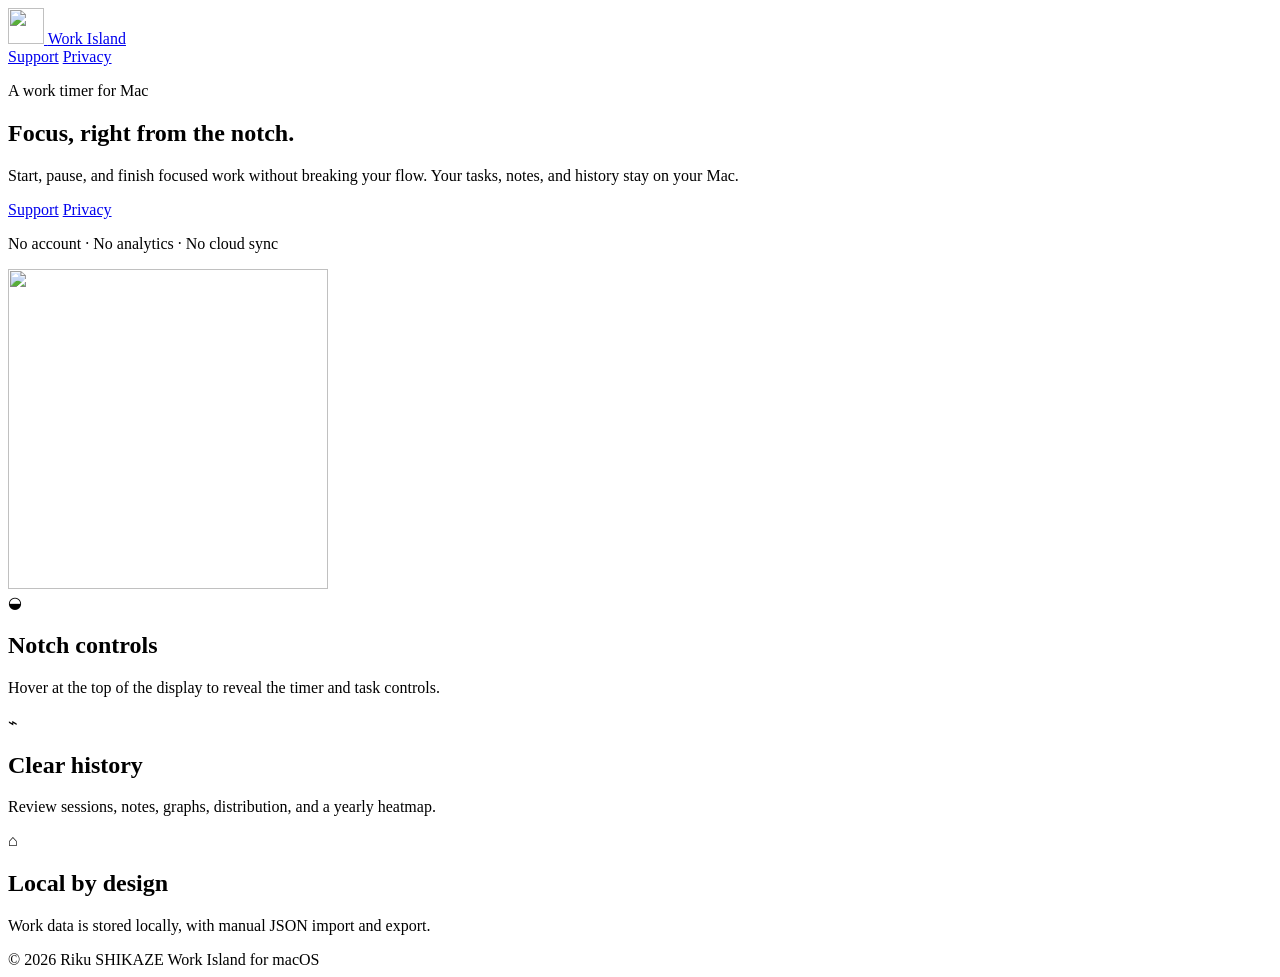
==== index.html @ 5ccdb9fa "Add Work Island landing page" ====
<!doctype html>
<html lang="en">
  <head>
    <meta charset="utf-8">
    <meta name="viewport" content="width=device-width, initial-scale=1">
    <meta name="description" content="Work Island is a quiet, local-first work timer for Mac.">
    <meta name="theme-color" content="#06121b">
    <title>Work Island</title>
    <link rel="icon" type="image/svg+xml" href="work-island.svg">
    <link rel="stylesheet" href="styles.css">
  </head>
  <body>
    <header class="site-header">
      <a class="brand" href="index.html" aria-label="Work Island home">
        <img src="work-island.svg" alt="" width="36" height="36">
        <span>Work Island</span>
      </a>
      <nav aria-label="Primary navigation">
        <a href="support.html">Support</a>
        <a href="privacy.html">Privacy</a>
      </nav>
    </header>

    <main>
      <section class="hero">
        <div class="hero-copy">
          <p class="eyebrow">A work timer for Mac</p>
          <h1>Focus, right from the notch.</h1>
          <p class="lead">Start, pause, and finish focused work without breaking your flow. Your tasks, notes, and history stay on your Mac.</p>
          <div class="actions">
            <a class="button primary" href="support.html">Support</a>
            <a class="button secondary" href="privacy.html">Privacy</a>
          </div>
          <p class="quiet">No account · No analytics · No cloud sync</p>
        </div>
        <div class="icon-card" aria-hidden="true">
          <img src="work-island.svg" alt="" width="320" height="320">
        </div>
      </section>

      <section class="features" aria-label="Features">
        <article>
          <span class="feature-icon">◒</span>
          <h2>Notch controls</h2>
          <p>Hover at the top of the display to reveal the timer and task controls.</p>
        </article>
        <article>
          <span class="feature-icon">⌁</span>
          <h2>Clear history</h2>
          <p>Review sessions, notes, graphs, distribution, and a yearly heatmap.</p>
        </article>
        <article>
          <span class="feature-icon">⌂</span>
          <h2>Local by design</h2>
          <p>Work data is stored locally, with manual JSON import and export.</p>
        </article>
      </section>
    </main>

    <footer>
      <span>© 2026 Riku SHIKAZE</span>
      <span>Work Island for macOS</span>
    </footer>
  </body>
</html>
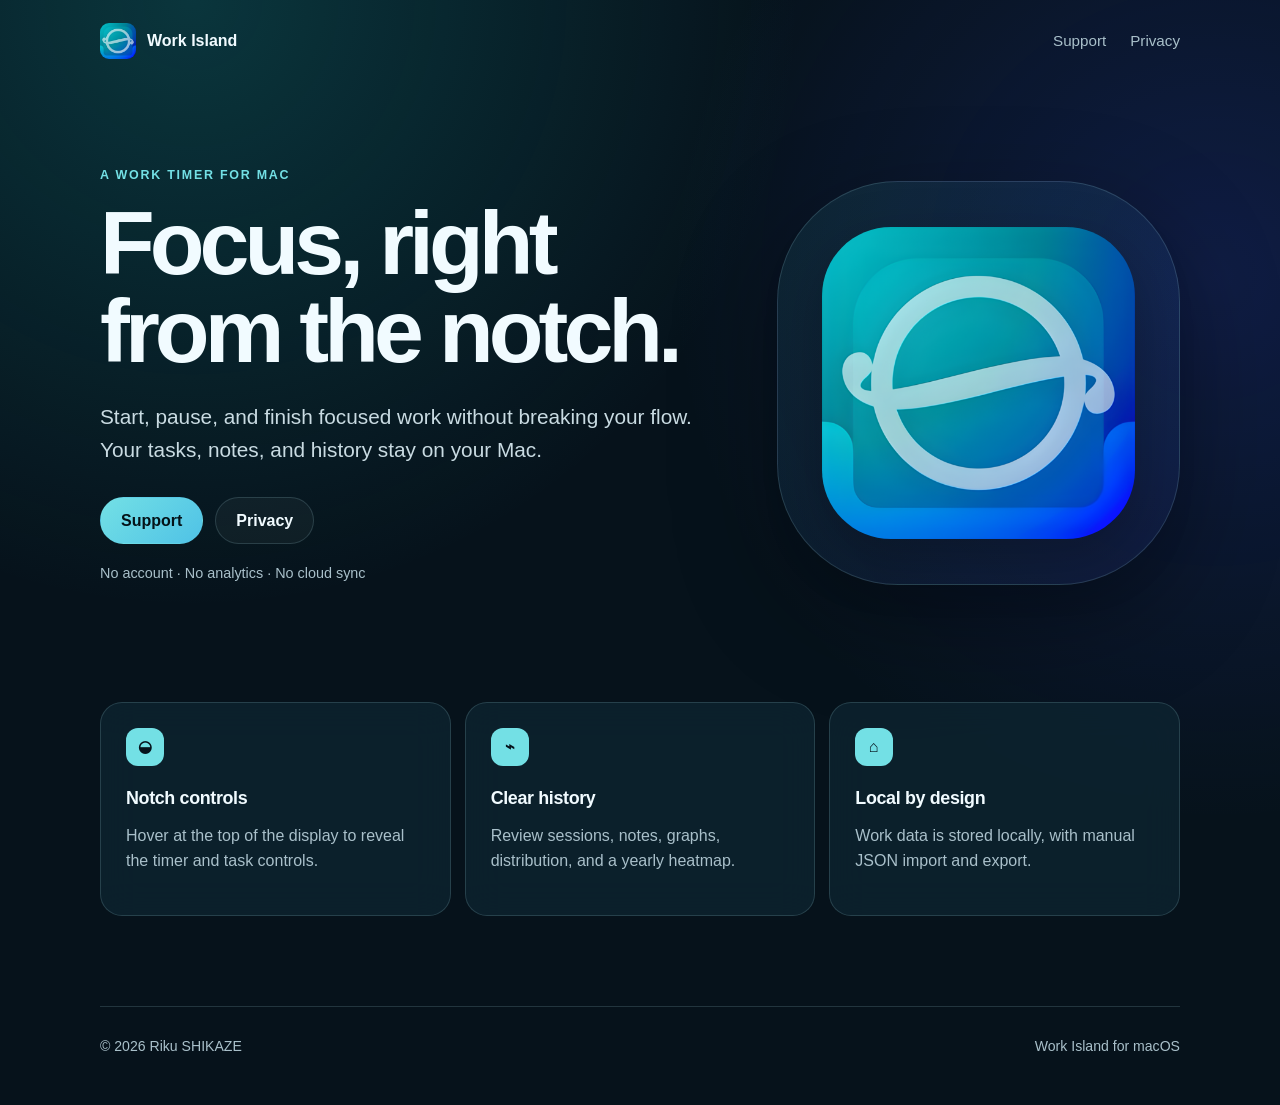
==== commit 03a0ba0e: "Use original Work Island artwork" ====
--- a/index.html
+++ b/index.html
@@ -8,11 +8,12 @@
     <title>Work Island</title>
     <link rel="icon" type="image/svg+xml" href="work-island.svg">
     <link rel="stylesheet" href="styles.css">
+    <link rel="stylesheet" href="work-island-image.css">
   </head>
   <body>
     <header class="site-header">
       <a class="brand" href="index.html" aria-label="Work Island home">
-        <img src="work-island.svg" alt="" width="36" height="36">
+        <span class="brand-icon" aria-hidden="true"></span>
         <span>Work Island</span>
       </a>
       <nav aria-label="Primary navigation">
@@ -34,7 +35,7 @@
           <p class="quiet">No account · No analytics · No cloud sync</p>
         </div>
         <div class="icon-card" aria-hidden="true">
-          <img src="work-island.svg" alt="" width="320" height="320">
+          <span class="hero-icon"></span>
         </div>
       </section>
 
--- a/styles.css
+++ b/styles.css
@@ -0,0 +1,310 @@
+:root {
+  color-scheme: dark;
+  --bg: #06121b;
+  --surface: rgba(15, 38, 51, 0.72);
+  --surface-strong: #102d3a;
+  --line: rgba(177, 232, 240, 0.16);
+  --text: #f1fbff;
+  --muted: #a9c0ca;
+  --accent: #73e0e5;
+  --accent-strong: #4fc2e6;
+  --blue: #5867ff;
+  --max: 1080px;
+}
+
+* {
+  box-sizing: border-box;
+}
+
+html {
+  background: var(--bg);
+}
+
+body {
+  min-height: 100vh;
+  margin: 0;
+  color: var(--text);
+  background:
+    radial-gradient(circle at 15% 0%, rgba(23, 180, 180, 0.22), transparent 38rem),
+    radial-gradient(circle at 95% 25%, rgba(58, 76, 255, 0.18), transparent 34rem),
+    var(--bg);
+  font-family: -apple-system, BlinkMacSystemFont, "SF Pro Text", "Segoe UI", sans-serif;
+  line-height: 1.6;
+}
+
+a {
+  color: var(--accent);
+  text-underline-offset: 0.2em;
+}
+
+.site-header,
+main,
+footer {
+  width: min(calc(100% - 40px), var(--max));
+  margin-inline: auto;
+}
+
+.site-header {
+  display: flex;
+  align-items: center;
+  justify-content: space-between;
+  min-height: 82px;
+}
+
+.brand {
+  display: inline-flex;
+  align-items: center;
+  gap: 11px;
+  color: var(--text);
+  font-weight: 700;
+  text-decoration: none;
+}
+
+.brand-icon {
+  display: block;
+  width: 36px;
+  height: 36px;
+  border-radius: 9px;
+  background-position: center;
+  background-size: cover;
+}
+
+nav {
+  display: flex;
+  gap: 24px;
+}
+
+nav a {
+  color: var(--muted);
+  font-size: 0.95rem;
+  text-decoration: none;
+}
+
+nav a:hover,
+nav a.current {
+  color: var(--text);
+}
+
+.hero {
+  display: grid;
+  grid-template-columns: 1.2fr 0.8fr;
+  align-items: center;
+  gap: 72px;
+  min-height: 620px;
+  padding: 70px 0 88px;
+}
+
+.eyebrow {
+  margin: 0 0 14px;
+  color: var(--accent);
+  font-size: 0.78rem;
+  font-weight: 750;
+  letter-spacing: 0.14em;
+  text-transform: uppercase;
+}
+
+h1,
+h2,
+p {
+  margin-top: 0;
+}
+
+h1 {
+  max-width: 760px;
+  margin-bottom: 24px;
+  font-size: clamp(2.8rem, 7vw, 5.7rem);
+  line-height: 0.98;
+  letter-spacing: -0.055em;
+}
+
+h2 {
+  margin-bottom: 10px;
+  font-size: 1.12rem;
+  letter-spacing: -0.02em;
+}
+
+.lead {
+  max-width: 680px;
+  margin-bottom: 30px;
+  color: #c9dbe2;
+  font-size: clamp(1.08rem, 2vw, 1.3rem);
+}
+
+.actions {
+  display: flex;
+  flex-wrap: wrap;
+  gap: 12px;
+  margin-bottom: 18px;
+}
+
+.button {
+  display: inline-flex;
+  min-height: 46px;
+  align-items: center;
+  justify-content: center;
+  border: 1px solid var(--line);
+  border-radius: 999px;
+  padding: 10px 20px;
+  font-weight: 700;
+  text-decoration: none;
+  transition: transform 150ms ease, border-color 150ms ease, background 150ms ease;
+}
+
+.button:hover {
+  transform: translateY(-1px);
+}
+
+.button.primary {
+  border-color: transparent;
+  color: #041218;
+  background: linear-gradient(135deg, var(--accent), var(--accent-strong));
+}
+
+.button.secondary {
+  color: var(--text);
+  background: rgba(255, 255, 255, 0.04);
+}
+
+.quiet {
+  color: var(--muted);
+  font-size: 0.9rem;
+}
+
+.icon-card {
+  display: grid;
+  place-items: center;
+  aspect-ratio: 1;
+  border: 1px solid var(--line);
+  border-radius: 30%;
+  background: linear-gradient(145deg, rgba(72, 226, 223, 0.09), rgba(65, 74, 234, 0.09));
+  box-shadow: 0 35px 100px rgba(0, 0, 0, 0.35);
+}
+
+.hero-icon {
+  display: block;
+  width: 78%;
+  aspect-ratio: 1;
+  border-radius: 22%;
+  background-position: center;
+  background-size: cover;
+  filter: drop-shadow(0 20px 28px rgba(0, 0, 0, 0.24));
+}
+
+.features {
+  display: grid;
+  grid-template-columns: repeat(3, 1fr);
+  gap: 14px;
+  padding-bottom: 90px;
+}
+
+.features article,
+.info-card {
+  border: 1px solid var(--line);
+  border-radius: 22px;
+  background: var(--surface);
+  backdrop-filter: blur(18px);
+}
+
+.features article {
+  padding: 25px;
+}
+
+.features p,
+.info-card p,
+.info-card li,
+.policy section p {
+  color: var(--muted);
+}
+
+.feature-icon {
+  display: grid;
+  width: 38px;
+  height: 38px;
+  margin-bottom: 18px;
+  place-items: center;
+  border-radius: 12px;
+  color: #06121b;
+  background: var(--accent);
+  font-weight: 800;
+}
+
+.document {
+  max-width: 820px;
+  padding: 92px 0 100px;
+}
+
+.document h1 {
+  font-size: clamp(2.8rem, 7vw, 4.8rem);
+}
+
+.info-card {
+  margin-top: 18px;
+  padding: 26px 28px;
+}
+
+.info-card ul {
+  margin: 0;
+  padding-left: 1.35rem;
+}
+
+.info-card .button {
+  margin-top: 8px;
+}
+
+.policy section {
+  padding: 23px 0;
+  border-top: 1px solid var(--line);
+}
+
+.policy section:last-child {
+  border-bottom: 1px solid var(--line);
+}
+
+footer {
+  display: flex;
+  justify-content: space-between;
+  gap: 16px;
+  padding: 28px 0 48px;
+  border-top: 1px solid var(--line);
+  color: var(--muted);
+  font-size: 0.88rem;
+}
+
+@media (max-width: 760px) {
+  .site-header {
+    min-height: 70px;
+  }
+
+  nav {
+    gap: 16px;
+  }
+
+  .hero {
+    grid-template-columns: 1fr;
+    gap: 38px;
+    padding-top: 62px;
+  }
+
+  .icon-card {
+    width: min(82vw, 390px);
+    margin-inline: auto;
+  }
+
+  .features {
+    grid-template-columns: 1fr;
+  }
+
+  .document {
+    padding-top: 60px;
+  }
+
+  footer {
+    flex-direction: column;
+  }
+}
+
+@media (prefers-reduced-motion: reduce) {
+  .button {
+    transition: none;
+  }
+}
--- a/work-island-image.css
+++ b/work-island-image.css
@@ -0,0 +1,4 @@
+.brand-icon,
+.hero-icon {
+  background-image: url("[data-uri]");
+}
